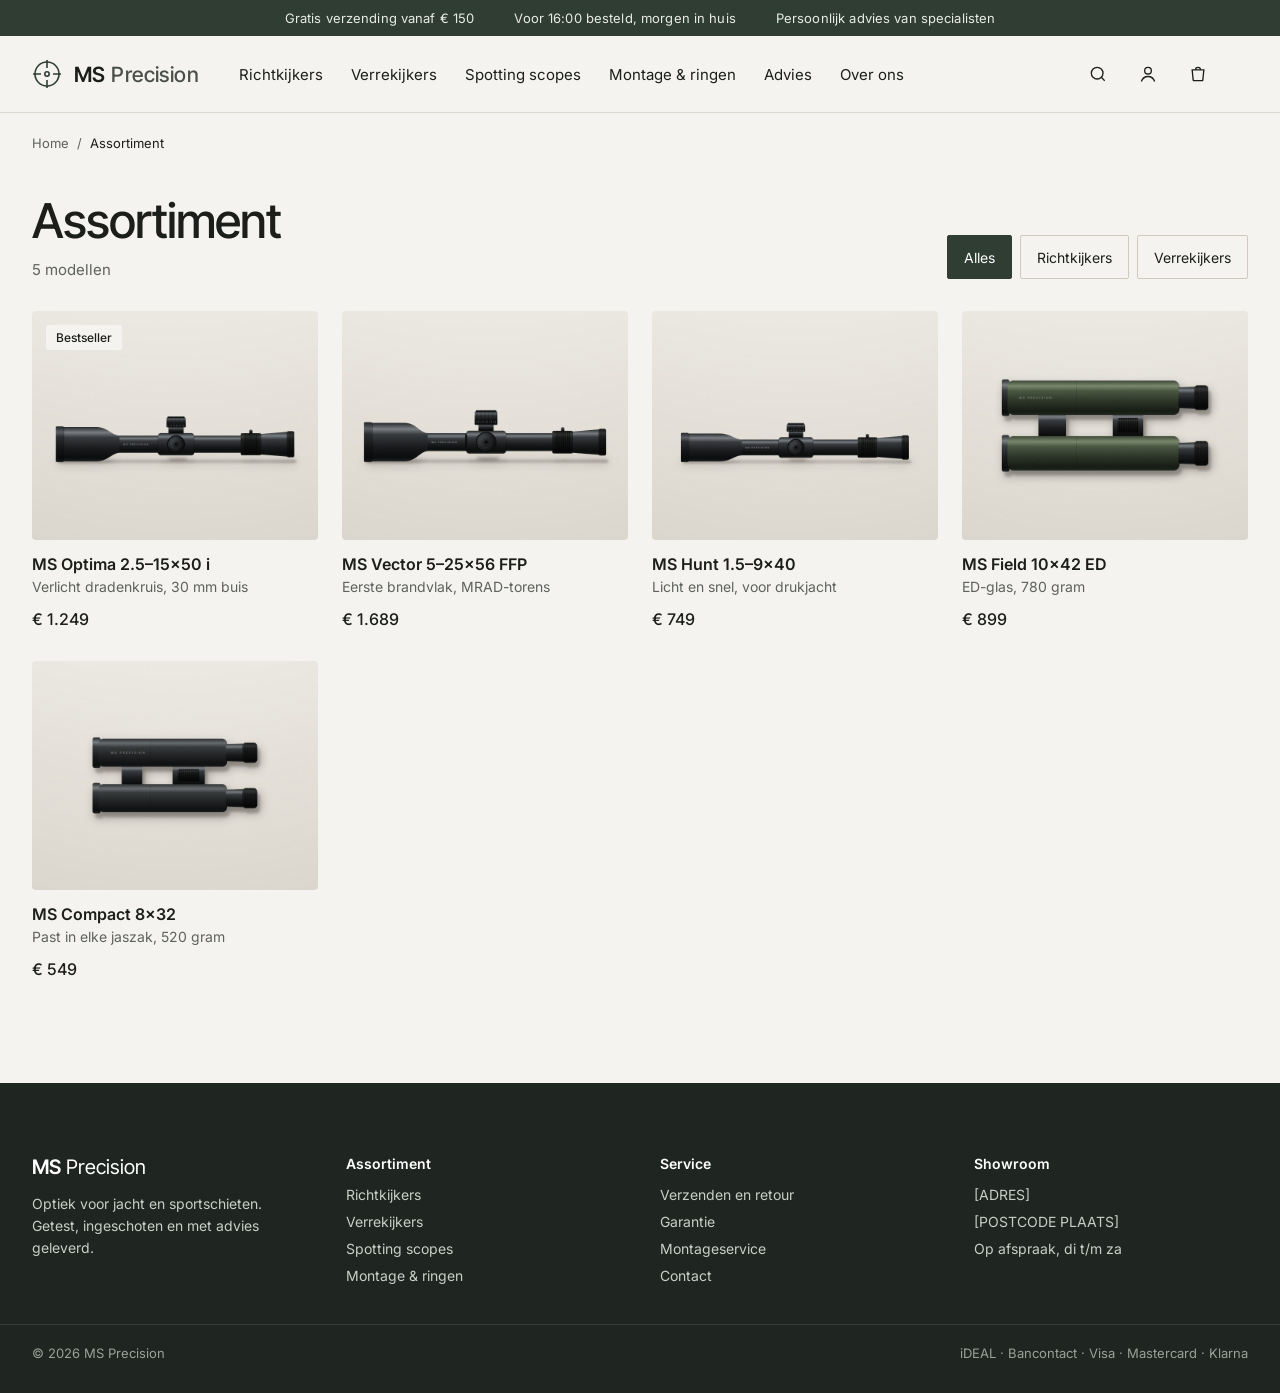
==== assortiment.html @ 4f57367c "Add files via upload" ====
<!doctype html>
<html lang="nl">
<head>
<meta charset="utf-8">
<meta name="viewport" content="width=device-width, initial-scale=1">
<title>Assortiment | MS Precision</title>
<link rel="preconnect" href="https://fonts.googleapis.com">
<link href="https://fonts.googleapis.com/css2?family=Inter:wght@400;500;600&amp;family=Inter+Tight:wght@500;600&amp;display=swap" rel="stylesheet">
<style>
body{margin:0;background:#F5F3EF}
a{color:#1B1E1B;text-decoration:none}a:hover{color:#2F3D33}
.hero-bg{background-image:url(hero.jpg);background-size:cover;background-position:center 60%}
.craft-bg{background-image:url(detail-turret.jpg);background-size:cover;background-position:30% center}
.cat-scope{background-image:url(scope-optima.jpg);background-size:cover;background-position:center 55%}
.cat-bino{background-image:url(bino-field.jpg);background-size:cover;background-position:center}
.cat-mount{background-image:url(detail-turret.jpg);background-size:cover;background-position:62% 40%}
</style>
<link rel="stylesheet" href="site.css">
</head>
<body>
<div style="font-family: Inter, system-ui, sans-serif; color: #1B1E1B; background: #F5F3EF; min-height: 100vh">

  <!-- service strip -->
  <div style="background: #2F3D33; color: #E9ECE6; font-size: 13px; padding: 10px 24px; display: flex; justify-content: center; gap: 40px; flex-wrap: wrap; letter-spacing: 0.01em">
    <span>Gratis verzending vanaf € 150</span>
    <span>Voor 16:00 besteld, morgen in huis</span>
    <span>Persoonlijk advies van specialisten</span>
  </div>

  <!-- header -->
  <header style="border-bottom: 1px solid #DDD8CF; background: #F5F3EF">
    <div style="max-width: 1280px; margin: 0 auto; padding: 0 32px; height: 76px; display: flex; align-items: center; gap: 40px; flex-wrap: wrap">
      <a href="index.html" style="display: flex; align-items: center; gap: 12px" aria-label="MS Precision home">
        <svg width="30" height="30" viewBox="0 0 30 30" fill="none" stroke="#2F3D33" stroke-width="1.6" aria-hidden="true"><circle cx="15" cy="15" r="12"/><circle cx="15" cy="15" r="2.2"/><path d="M15 1v8M15 21v8M1 15h8M21 15h8"/></svg>
        <span style="font-family: 'Inter Tight', Inter, sans-serif; font-size: 21px; letter-spacing: 0.02em"><span style="font-weight: 600">MS</span> <span style="font-weight: 500; color: #4A4F49">Precision</span></span>
      </a>
      <nav aria-label="Hoofdmenu" style="display: flex; gap: 28px; font-size: 15px; flex: 1; flex-wrap: wrap">
        <a href="assortiment.html?c=richtkijkers">Richtkijkers</a>
        <a href="assortiment.html?c=verrekijkers">Verrekijkers</a>
        <a href="assortiment.html">Spotting scopes</a>
        <a href="assortiment.html">Montage &amp; ringen</a>
        <a href="index.html#advies">Advies</a>
        <a href="index.html#werkwijze">Over ons</a>
      </nav>
      <div style="display: flex; gap: 6px; align-items: center">
        <button aria-label="Zoeken" style="width: 44px; height: 44px; border: 0; background: transparent; display: flex; align-items: center; justify-content: center; cursor: pointer"><svg width="20" height="20" viewBox="0 0 24 24" fill="none" stroke="#1B1E1B" stroke-width="1.6" aria-hidden="true"><circle cx="11" cy="11" r="7"/><path d="M20 20l-4-4"/></svg></button>
        <button aria-label="Account" style="width: 44px; height: 44px; border: 0; background: transparent; display: flex; align-items: center; justify-content: center; cursor: pointer"><svg width="20" height="20" viewBox="0 0 24 24" fill="none" stroke="#1B1E1B" stroke-width="1.6" aria-hidden="true"><circle cx="12" cy="8" r="4"/><path d="M4 21c1.5-4 4.5-6 8-6s6.5 2 8 6"/></svg></button>
        <a href="winkelmand.html" aria-label="Winkelmand" style="height: 44px; padding: 0 12px; display: flex; align-items: center; gap: 8px; font-size: 14px"><svg width="20" height="20" viewBox="0 0 24 24" fill="none" stroke="#1B1E1B" stroke-width="1.6" aria-hidden="true"><path d="M5 7h14l-1.2 12.2a1 1 0 0 1-1 .8H7.2a1 1 0 0 1-1-.8z"/><path d="M9 7a3 3 0 0 1 6 0"/></svg><span style="background: #2F3D33; color: #fff; border-radius: 999px; font-size: 12px; min-width: 20px; height: 20px; display: inline-flex; align-items: center; justify-content: center" data-cart-count>2</span></a>
      </div>
    </div>
  </header>

  <main id="assortiment" style="max-width: 1280px; margin: 0 auto; padding: 22px 32px 104px">
    <nav aria-label="Kruimelpad" style="font-size: 13px; color: #5E625C; display: flex; gap: 8px; margin-bottom: 40px"><a href="index.html" style="color: #5E625C">Home</a><span>/</span><span id="crumb" style="color: #1B1E1B">Assortiment</span></nav>
    <div style="display: flex; justify-content: space-between; align-items: flex-end; gap: 24px; flex-wrap: wrap; margin-bottom: 32px">
      <div><h1 id="catTitle" style="margin: 0; font-family: 'Inter Tight', Inter, sans-serif; font-weight: 500; font-size: 48px; letter-spacing: -0.02em">Assortiment</h1>
      <p id="catCount" style="margin: 10px 0 0; color: #5E625C; font-size: 15px"></p></div>
      <div class="tabs" role="group" aria-label="Filter">
        <button class="pill" data-cat="">Alles</button><button class="pill" data-cat="richtkijkers">Richtkijkers</button><button class="pill" data-cat="verrekijkers">Verrekijkers</button>
      </div>
    </div>
    <div id="grid" style="display: grid; grid-template-columns: repeat(auto-fill, minmax(280px, 1fr)); gap: 32px 24px"></div>
  </main>
<!-- footer -->
  <footer style="background: #1F2622; color: #C9CEC6">
    <div style="max-width: 1280px; margin: 0 auto; padding: 72px 32px 40px; display: grid; grid-template-columns: repeat(auto-fit, minmax(190px, 1fr)); gap: 40px">
      <div style="display: flex; flex-direction: column; gap: 14px">
        <span style="font-family: 'Inter Tight', Inter, sans-serif; font-size: 20px; color: #fff"><span style="font-weight: 600">MS</span> Precision</span>
        <span style="font-size: 14px; line-height: 1.6">Optiek voor jacht en sportschieten. Getest, ingeschoten en met advies geleverd.</span>
      </div>
      <div style="display: flex; flex-direction: column; gap: 10px; font-size: 14px">
        <span style="color: #fff; font-weight: 600; margin-bottom: 4px">Assortiment</span>
        <a href="assortiment.html?c=richtkijkers" style="color: #C9CEC6">Richtkijkers</a><a href="assortiment.html?c=verrekijkers" style="color: #C9CEC6">Verrekijkers</a><a href="assortiment.html" style="color: #C9CEC6">Spotting scopes</a><a href="assortiment.html" style="color: #C9CEC6">Montage &amp; ringen</a>
      </div>
      <div style="display: flex; flex-direction: column; gap: 10px; font-size: 14px">
        <span style="color: #fff; font-weight: 600; margin-bottom: 4px">Service</span>
        <a href="#" style="color: #C9CEC6">Verzenden en retour</a><a href="#" style="color: #C9CEC6">Garantie</a><a href="#" style="color: #C9CEC6">Montageservice</a><a href="#" style="color: #C9CEC6">Contact</a>
      </div>
      <div style="display: flex; flex-direction: column; gap: 10px; font-size: 14px">
        <span style="color: #fff; font-weight: 600; margin-bottom: 4px">Showroom</span>
        <span>[ADRES]</span><span>[POSTCODE PLAATS]</span><span>Op afspraak, di t/m za</span>
      </div>
    </div>
    <div style="max-width: 1280px; margin: 0 auto; padding: 20px 32px 32px; border-top: 1px solid #36403A; display: flex; justify-content: space-between; gap: 16px; flex-wrap: wrap; font-size: 13px; color: #9AA197">
      <span>© 2026 MS Precision</span>
      <span>iDEAL · Bancontact · Visa · Mastercard · Klarna</span>
    </div>
  </footer>
</div>
<script src="app.js"></script>
<script>
(function(){
  var P=window.MS_PRODUCTS, eur=window.MS_EUR;
  var grid=document.getElementById('grid');
  function draw(cat){
    var list=P.filter(function(p){return !cat||p.cat===cat;});
    var t=cat?cat.charAt(0).toUpperCase()+cat.slice(1):'Assortiment';
    document.getElementById('catTitle').textContent=t; document.getElementById('crumb').textContent=t;
    document.getElementById('catCount').textContent=list.length+' modellen';
    document.querySelectorAll('.tabs .pill').forEach(function(b){b.classList.toggle('is-active',b.dataset.cat===cat);});
    grid.innerHTML=list.map(function(p){return '<a href="product.html?id='+p.id+'" style="display:flex;flex-direction:column;gap:14px"><div style="position:relative"><img src="'+p.img+'" alt="'+p.name+'" style="width:100%;aspect-ratio:4/3.2;object-fit:cover;border-radius:4px;display:block">'+(p.badge?'<span style="position:absolute;top:14px;left:14px;background:#F5F3EF;font-size:12px;padding:5px 10px;border-radius:2px;font-weight:500">'+p.badge+'</span>':'')+'</div><div style="display:flex;flex-direction:column;gap:4px"><span style="font-size:16px;font-weight:600">'+p.name+'</span><span style="font-size:14px;color:#5E625C">'+p.sub+'</span></div><span style="font-size:16px;font-weight:500">'+eur(p.price)+'</span></a>';}).join('');
  }
  var cat=new URLSearchParams(location.search).get('c')||'';
  document.querySelectorAll('.tabs .pill').forEach(function(b){b.addEventListener('click',function(){cat=b.dataset.cat;history.replaceState(null,'',cat?'?c='+cat:'assortiment.html');draw(cat);});});
  draw(cat);
})();
</script>

</body>
</html>
---- site.css ----
*{box-sizing:border-box}
html{scroll-behavior:smooth}
img{max-width:100%}
a,button{transition:opacity .15s,background-color .15s,color .15s}
a:hover img{opacity:.92}
.thumb{padding:0;border:1px solid transparent;background:transparent;border-radius:3px;cursor:pointer;opacity:.7}
.thumb img{width:100%;aspect-ratio:4/3;object-fit:cover;display:block;border-radius:2px}
.thumb.is-active{border-color:#2F3D33;outline:1px solid #2F3D33;opacity:1}
.pill{height:44px;padding:0 16px;font-size:14px;font-family:inherit;border-radius:2px;cursor:pointer;border:1px solid #CFC9BF;background:transparent;color:#1B1E1B}
.pill.is-active{border-color:#2F3D33;background:#2F3D33;color:#fff}
.ms-toast{position:fixed;left:50%;bottom:28px;transform:translate(-50%,20px);background:#1F2622;color:#fff;font:500 14px Inter,system-ui,sans-serif;padding:14px 20px;border-radius:2px;opacity:0;pointer-events:none;transition:all .25s;z-index:60;max-width:calc(100% - 32px)}
.ms-toast.show{opacity:1;transform:translate(-50%,0)}
.ms-modal{position:fixed;inset:0;background:rgba(20,24,21,.5);display:none;align-items:center;justify-content:center;padding:20px;z-index:50}
.ms-modal.open{display:flex}
.ms-modal-box{background:#F5F3EF;max-width:460px;width:100%;padding:36px;border-radius:4px;position:relative;font-family:Inter,system-ui,sans-serif;color:#1B1E1B}
.ms-modal-box h2{margin:0 0 8px;font:500 28px 'Inter Tight',Inter,sans-serif;letter-spacing:-.01em}
.ms-modal-box p{margin:0 0 22px;color:#4A4F49;font-size:15px;line-height:1.6}
.ms-modal-box form{display:flex;flex-direction:column;gap:14px}
.ms-modal-box label{display:flex;flex-direction:column;gap:6px;font-size:14px;font-weight:500}
.ms-modal-box input,.ms-modal-box select{height:48px;border:1px solid #CFC9BF;background:#fff;padding:0 14px;font:15px Inter,sans-serif;border-radius:2px}
.ms-modal-close{position:absolute;top:10px;right:10px;width:44px;height:44px;border:0;background:transparent;font-size:26px;cursor:pointer;color:#1B1E1B}
.ms-btn{height:50px;background:#2F3D33;color:#fff;border:0;border-radius:2px;font:500 15px Inter,sans-serif;cursor:pointer;margin-top:6px}
.ms-btn:hover,.ms-btn-hover:hover{background:#25312a}
.tabs{display:flex;gap:8px;flex-wrap:wrap}
.cart-row{display:grid;grid-template-columns:120px 1fr auto;gap:20px;align-items:center;padding:20px 0;border-bottom:1px solid #DDD8CF}
.cart-row img{width:120px;aspect-ratio:4/3;object-fit:cover;border-radius:3px;display:block}
@media (max-width:760px){
  h1{font-size:40px!important}
  h2{font-size:30px!important}
  header nav{order:3;width:100%;gap:18px!important;overflow-x:auto;flex-wrap:nowrap!important;padding-bottom:12px}
  header>div{height:auto!important;padding-top:14px!important;gap:16px!important}
  .cart-row{grid-template-columns:84px 1fr}
  .cart-row img{width:84px}
}
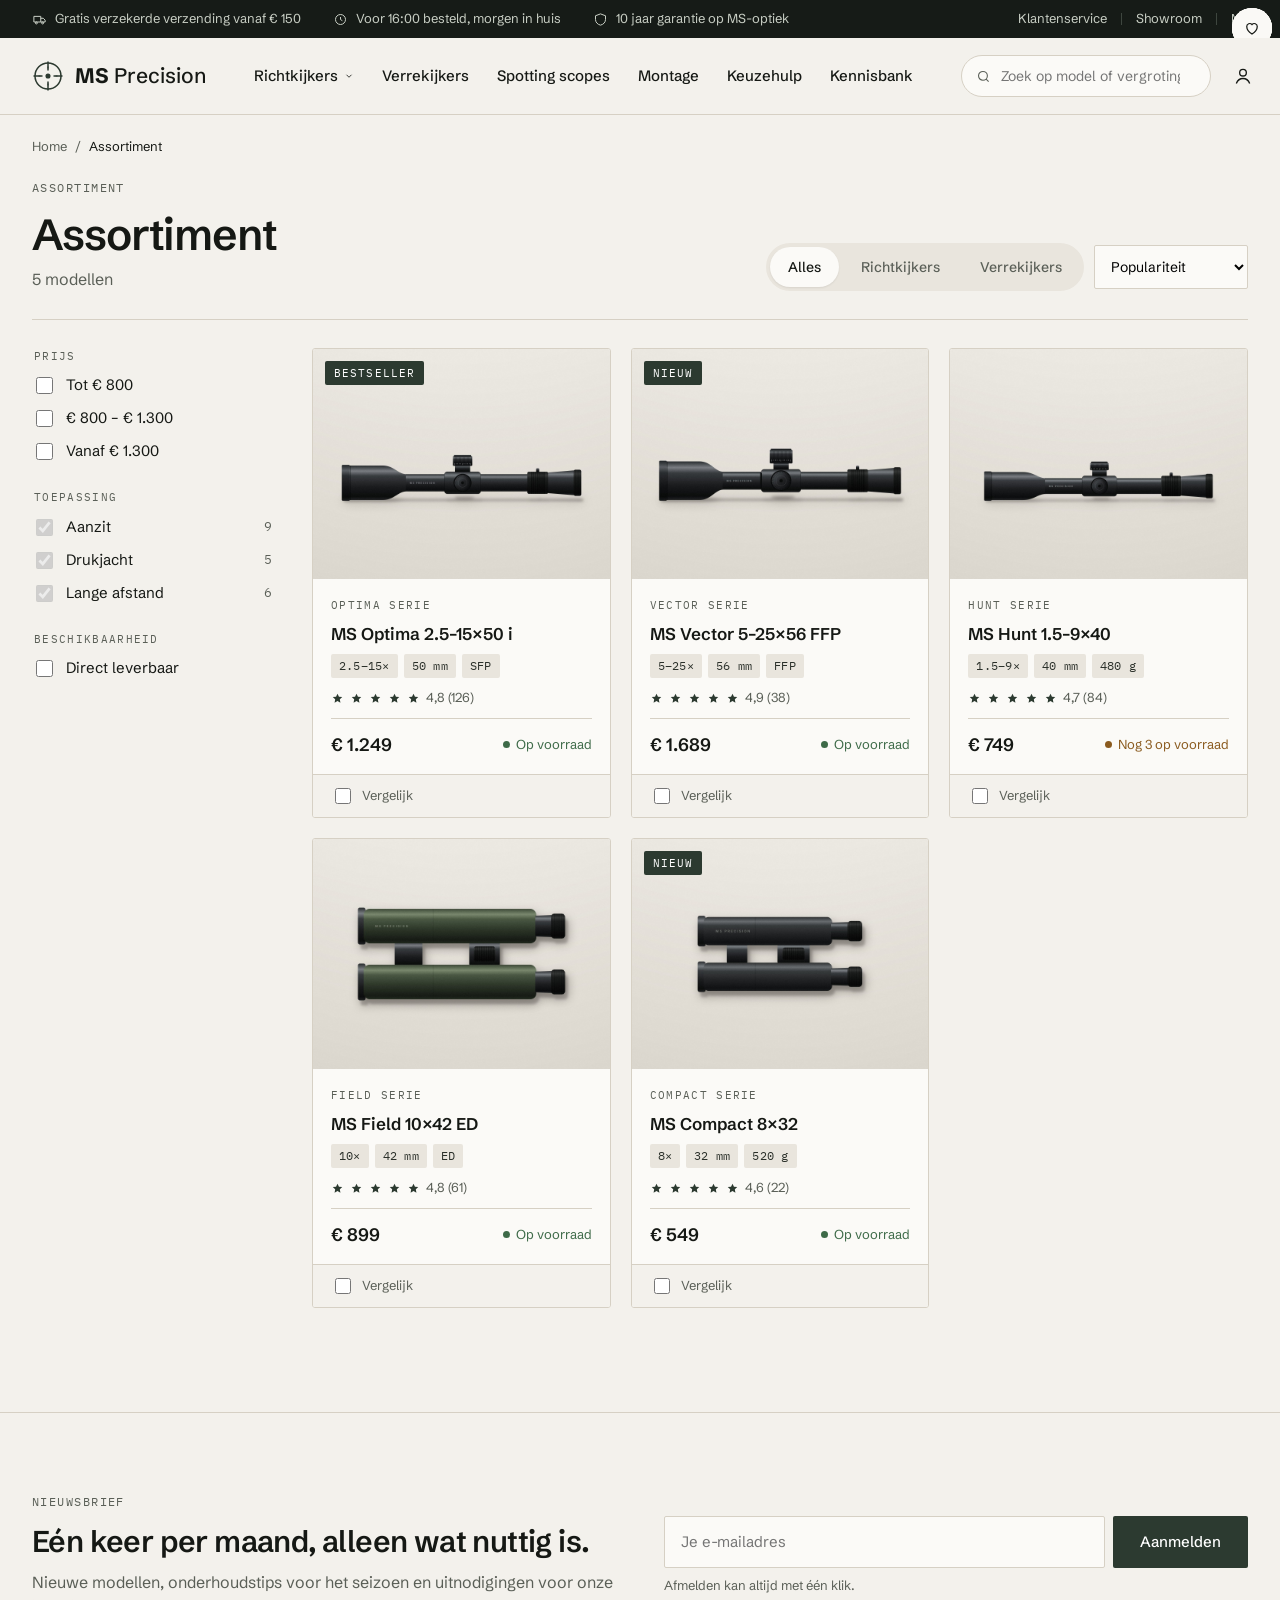
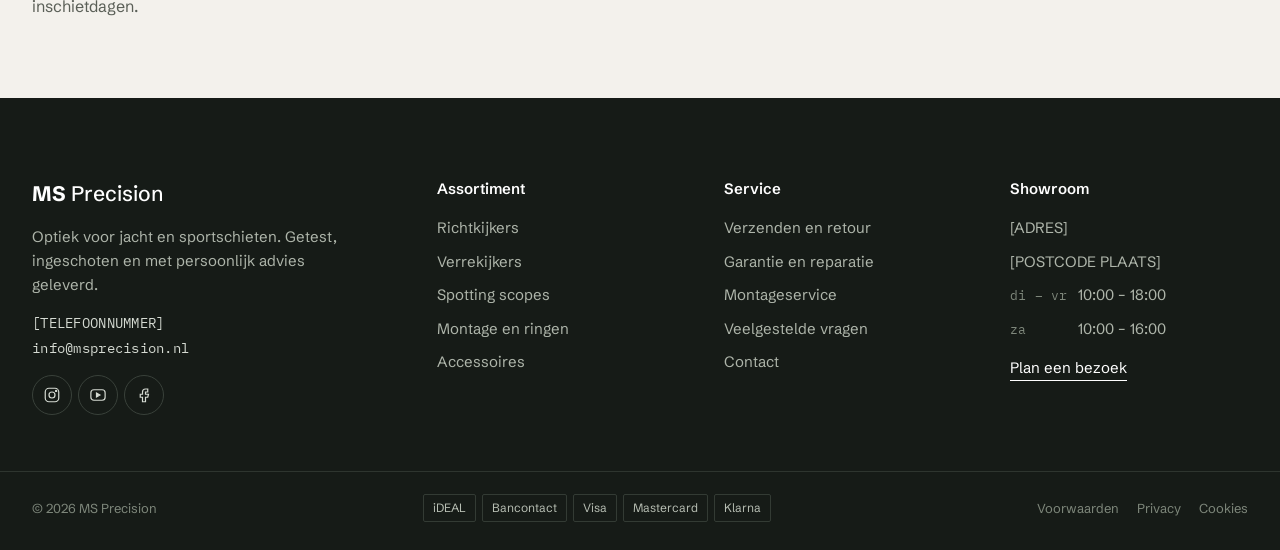
==== commit 0a46377e: "Add files via upload" ====
--- a/assortiment.html
+++ b/assortiment.html
@@ -5,104 +5,186 @@
 <meta name="viewport" content="width=device-width, initial-scale=1">
 <title>Assortiment | MS Precision</title>
 <link rel="preconnect" href="https://fonts.googleapis.com">
-<link href="https://fonts.googleapis.com/css2?family=Inter:wght@400;500;600&amp;family=Inter+Tight:wght@500;600&amp;display=swap" rel="stylesheet">
-<style>
-body{margin:0;background:#F5F3EF}
-a{color:#1B1E1B;text-decoration:none}a:hover{color:#2F3D33}
-.hero-bg{background-image:url(hero.jpg);background-size:cover;background-position:center 60%}
-.craft-bg{background-image:url(detail-turret.jpg);background-size:cover;background-position:30% center}
-.cat-scope{background-image:url(scope-optima.jpg);background-size:cover;background-position:center 55%}
-.cat-bino{background-image:url(bino-field.jpg);background-size:cover;background-position:center}
-.cat-mount{background-image:url(detail-turret.jpg);background-size:cover;background-position:62% 40%}
-</style>
+<link rel="preconnect" href="https://fonts.gstatic.com" crossorigin>
+<link href="https://fonts.googleapis.com/css2?family=Schibsted+Grotesk:wght@400;500;600;700&family=IBM+Plex+Mono:wght@400;500&display=swap" rel="stylesheet">
 <link rel="stylesheet" href="site.css">
 </head>
 <body>
-<div style="font-family: Inter, system-ui, sans-serif; color: #1B1E1B; background: #F5F3EF; min-height: 100vh">
+<div class="topbar">
+  <div class="wrap topbar-in">
+    <span class="tb-item"><svg width="15" height="15" viewBox="0 0 24 24" fill="none" stroke="currentColor" stroke-width="1.6" aria-hidden="true"><path d="M3 7h11v9H3zM14 10h4l3 3v3h-7"/><circle cx="7" cy="17.5" r="1.6"/><circle cx="17" cy="17.5" r="1.6"/></svg>Gratis verzekerde verzending vanaf € 150</span>
+    <span class="tb-item tb-hide"><svg width="15" height="15" viewBox="0 0 24 24" fill="none" stroke="currentColor" stroke-width="1.6" aria-hidden="true"><circle cx="12" cy="12" r="8"/><path d="M12 8v4l3 2"/></svg>Voor 16:00 besteld, morgen in huis</span>
+    <span class="tb-item tb-hide"><svg width="15" height="15" viewBox="0 0 24 24" fill="none" stroke="currentColor" stroke-width="1.6" aria-hidden="true"><path d="M12 3l8 3v6c0 4.5-3.4 8-8 9-4.6-1-8-4.5-8-9V6z"/></svg>10 jaar garantie op MS-optiek</span>
+    <span class="tb-right tb-hide"><a href="#" class="tb-link">Klantenservice</a><span class="tb-sep"></span><a href="#" class="tb-link">Showroom</a><span class="tb-sep"></span><span class="mono">NL</span></span>
+  </div>
+</div>
 
-  <!-- service strip -->
-  <div style="background: #2F3D33; color: #E9ECE6; font-size: 13px; padding: 10px 24px; display: flex; justify-content: center; gap: 40px; flex-wrap: wrap; letter-spacing: 0.01em">
-    <span>Gratis verzending vanaf € 150</span>
-    <span>Voor 16:00 besteld, morgen in huis</span>
-    <span>Persoonlijk advies van specialisten</span>
+<header class="site-header">
+  <div class="wrap header-in">
+    <a href="index.html" class="logo" aria-label="MS Precision home">
+      <svg width="32" height="32" viewBox="0 0 32 32" fill="none" stroke="currentColor" stroke-width="1.5" aria-hidden="true"><circle cx="16" cy="16" r="13"/><circle cx="16" cy="16" r="1.8" fill="currentColor"/><path d="M16 1.5v9M16 21.5v9M1.5 16h9M21.5 16h9"/><path d="M16 6.5v2M16 23.5v2M6.5 16h2M23.5 16h2" stroke-width="1"/></svg>
+      <span class="logo-text"><b>MS</b> Precision</span>
+    </a>
+    <nav class="main-nav" aria-label="Hoofdmenu">
+      <div class="nav-item has-mega">
+        <a href="assortiment.html?c=richtkijkers" class="nav-link">Richtkijkers <svg width="10" height="10" viewBox="0 0 24 24" fill="none" stroke="currentColor" stroke-width="2" aria-hidden="true"><path d="M6 9l6 6 6-6"/></svg></a>
+        <div class="mega">
+          <div class="wrap mega-in">
+            <div class="mega-col">
+              <span class="mega-h mono">Op toepassing</span>
+              <a href="assortiment.html?c=richtkijkers">Aanzit en schemering</a>
+              <a href="assortiment.html?c=richtkijkers">Drukjacht</a>
+              <a href="assortiment.html?c=richtkijkers">Bergjacht en lange afstand</a>
+              <a href="assortiment.html?c=richtkijkers">Sportschieten</a>
+            </div>
+            <div class="mega-col">
+              <span class="mega-h mono">Op vergroting</span>
+              <a href="assortiment.html?c=richtkijkers">1 – 6×</a>
+              <a href="assortiment.html?c=richtkijkers">2.5 – 15×</a>
+              <a href="assortiment.html?c=richtkijkers">3 – 18×</a>
+              <a href="assortiment.html?c=richtkijkers">5 – 25×</a>
+            </div>
+            <div class="mega-col">
+              <span class="mega-h mono">Series</span>
+              <a href="product.html?id=hunt">Hunt <span class="mega-note">licht en snel</span></a>
+              <a href="product.html?id=optima">Optima <span class="mega-note">allround</span></a>
+              <a href="product.html?id=vector">Vector <span class="mega-note">precisie</span></a>
+            </div>
+            <a href="product.html?id=vector" class="mega-feature">
+              <img src="scope-tactical.jpg" alt="">
+              <span class="mono mega-tag">Nieuw</span>
+              <span class="mega-feature-t">MS Vector 5–25×56 FFP</span>
+              <span class="mega-note">Bekijk de nieuwe precisiekijker</span>
+            </a>
+          </div>
+        </div>
+      </div>
+      <div class="nav-item"><a href="assortiment.html?c=verrekijkers" class="nav-link">Verrekijkers</a></div>
+      <div class="nav-item"><a href="assortiment.html" class="nav-link">Spotting scopes</a></div>
+      <div class="nav-item"><a href="assortiment.html" class="nav-link">Montage</a></div>
+      <div class="nav-item"><a href="index.html#keuzehulp" class="nav-link">Keuzehulp</a></div>
+      <div class="nav-item"><a href="index.html#kennisbank" class="nav-link">Kennisbank</a></div>
+    </nav>
+    <div class="header-actions">
+      <label class="search">
+        <svg width="17" height="17" viewBox="0 0 24 24" fill="none" stroke="currentColor" stroke-width="1.7" aria-hidden="true"><circle cx="11" cy="11" r="7"/><path d="M20 20l-4-4"/></svg>
+        <span class="sr">Zoeken</span>
+        <input type="search" placeholder="Zoek op model of vergroting">
+      </label>
+      <button class="icon-btn" aria-label="Account"><svg width="20" height="20" viewBox="0 0 24 24" fill="none" stroke="currentColor" stroke-width="1.6" aria-hidden="true"><circle cx="12" cy="8" r="4"/><path d="M4 21c1.5-4 4.5-6 8-6s6.5 2 8 6"/></svg></button>
+      <button class="icon-btn" aria-label="Verlanglijst"><svg width="20" height="20" viewBox="0 0 24 24" fill="none" stroke="currentColor" stroke-width="1.6" aria-hidden="true"><path d="M12 20s-7-4.4-7-10a4 4 0 0 1 7-2.6A4 4 0 0 1 19 10c0 5.6-7 10-7 10z"/></svg></button>
+      <a href="winkelmand.html" class="icon-btn cart-btn" aria-label="Winkelmand"><svg width="20" height="20" viewBox="0 0 24 24" fill="none" stroke="currentColor" stroke-width="1.6" aria-hidden="true"><path d="M5 7h14l-1.2 12.2a1 1 0 0 1-1 .8H7.2a1 1 0 0 1-1-.8z"/><path d="M9 7a3 3 0 0 1 6 0"/></svg><span class="cart-count" data-cart-count>0</span></a>
+      <button class="icon-btn menu-btn" aria-label="Menu openen"><svg width="22" height="22" viewBox="0 0 24 24" fill="none" stroke="currentColor" stroke-width="1.6" aria-hidden="true"><path d="M4 7h16M4 12h16M4 17h16"/></svg></button>
+    </div>
   </div>
+</header>
 
-  <!-- header -->
-  <header style="border-bottom: 1px solid #DDD8CF; background: #F5F3EF">
-    <div style="max-width: 1280px; margin: 0 auto; padding: 0 32px; height: 76px; display: flex; align-items: center; gap: 40px; flex-wrap: wrap">
-      <a href="index.html" style="display: flex; align-items: center; gap: 12px" aria-label="MS Precision home">
-        <svg width="30" height="30" viewBox="0 0 30 30" fill="none" stroke="#2F3D33" stroke-width="1.6" aria-hidden="true"><circle cx="15" cy="15" r="12"/><circle cx="15" cy="15" r="2.2"/><path d="M15 1v8M15 21v8M1 15h8M21 15h8"/></svg>
-        <span style="font-family: 'Inter Tight', Inter, sans-serif; font-size: 21px; letter-spacing: 0.02em"><span style="font-weight: 600">MS</span> <span style="font-weight: 500; color: #4A4F49">Precision</span></span>
-      </a>
-      <nav aria-label="Hoofdmenu" style="display: flex; gap: 28px; font-size: 15px; flex: 1; flex-wrap: wrap">
-        <a href="assortiment.html?c=richtkijkers">Richtkijkers</a>
-        <a href="assortiment.html?c=verrekijkers">Verrekijkers</a>
-        <a href="assortiment.html">Spotting scopes</a>
-        <a href="assortiment.html">Montage &amp; ringen</a>
-        <a href="index.html#advies">Advies</a>
-        <a href="index.html#werkwijze">Over ons</a>
-      </nav>
-      <div style="display: flex; gap: 6px; align-items: center">
-        <button aria-label="Zoeken" style="width: 44px; height: 44px; border: 0; background: transparent; display: flex; align-items: center; justify-content: center; cursor: pointer"><svg width="20" height="20" viewBox="0 0 24 24" fill="none" stroke="#1B1E1B" stroke-width="1.6" aria-hidden="true"><circle cx="11" cy="11" r="7"/><path d="M20 20l-4-4"/></svg></button>
-        <button aria-label="Account" style="width: 44px; height: 44px; border: 0; background: transparent; display: flex; align-items: center; justify-content: center; cursor: pointer"><svg width="20" height="20" viewBox="0 0 24 24" fill="none" stroke="#1B1E1B" stroke-width="1.6" aria-hidden="true"><circle cx="12" cy="8" r="4"/><path d="M4 21c1.5-4 4.5-6 8-6s6.5 2 8 6"/></svg></button>
-        <a href="winkelmand.html" aria-label="Winkelmand" style="height: 44px; padding: 0 12px; display: flex; align-items: center; gap: 8px; font-size: 14px"><svg width="20" height="20" viewBox="0 0 24 24" fill="none" stroke="#1B1E1B" stroke-width="1.6" aria-hidden="true"><path d="M5 7h14l-1.2 12.2a1 1 0 0 1-1 .8H7.2a1 1 0 0 1-1-.8z"/><path d="M9 7a3 3 0 0 1 6 0"/></svg><span style="background: #2F3D33; color: #fff; border-radius: 999px; font-size: 12px; min-width: 20px; height: 20px; display: inline-flex; align-items: center; justify-content: center" data-cart-count>2</span></a>
+<main class="wrap">
+  <nav class="crumbs" aria-label="Kruimelpad"><a href="index.html">Home</a><span>/</span><span id="crumb">Assortiment</span></nav>
+  <div class="plp-head">
+    <div><span class="eyebrow mono">Assortiment</span><h1 id="catTitle" class="h2">Assortiment</h1><p id="catCount" class="muted"></p></div>
+    <div style="display:flex;gap:10px;align-items:center;flex-wrap:wrap">
+      <div class="tabs" role="group" aria-label="Categorie">
+        <button class="tab" data-cat="">Alles</button><button class="tab" data-cat="richtkijkers">Richtkijkers</button><button class="tab" data-cat="verrekijkers">Verrekijkers</button>
+      </div>
+      <label class="sr" for="sort">Sorteren</label>
+      <select id="sort" class="sort"><option value="pop">Populariteit</option><option value="low">Prijs laag – hoog</option><option value="high">Prijs hoog – laag</option></select>
+    </div>
+  </div>
+  <div class="plp">
+    <aside class="filters" aria-label="Filters">
+      <fieldset><legend>Prijs</legend>
+        <label><input type="checkbox" data-price="0-800"> Tot € 800</label>
+        <label><input type="checkbox" data-price="800-1300"> € 800 – € 1.300</label>
+        <label><input type="checkbox" data-price="1300-9999"> Vanaf € 1.300</label>
+      </fieldset>
+      <fieldset><legend>Toepassing</legend>
+        <label><input type="checkbox" checked disabled> Aanzit <span class="cnt">9</span></label>
+        <label><input type="checkbox" checked disabled> Drukjacht <span class="cnt">5</span></label>
+        <label><input type="checkbox" checked disabled> Lange afstand <span class="cnt">6</span></label>
+      </fieldset>
+      <fieldset><legend>Beschikbaarheid</legend>
+        <label><input type="checkbox" id="inStock"> Direct leverbaar</label>
+      </fieldset>
+    </aside>
+    <div class="prod-grid plp-grid" id="grid"></div>
+  </div>
+</main>
+
+<section class="newsletter">
+  <div class="wrap nl-in">
+    <div class="nl-text">
+      <span class="eyebrow mono">Nieuwsbrief</span>
+      <h2 class="h3">Eén keer per maand, alleen wat nuttig is.</h2>
+      <p>Nieuwe modellen, onderhoudstips voor het seizoen en uitnodigingen voor onze inschietdagen.</p>
+    </div>
+    <form id="newsletter" class="nl-form">
+      <label for="nl-email" class="sr">E-mailadres</label>
+      <input id="nl-email" type="email" placeholder="Je e-mailadres" required>
+      <button type="submit" class="btn btn-dark">Aanmelden</button>
+      <span class="nl-fine">Afmelden kan altijd met één klik.</span>
+    </form>
+  </div>
+</section>
+
+<footer class="site-footer">
+  <div class="wrap footer-top">
+    <div class="f-brand">
+      <span class="logo-text light"><b>MS</b> Precision</span>
+      <p>Optiek voor jacht en sportschieten. Getest, ingeschoten en met persoonlijk advies geleverd.</p>
+      <div class="f-contact">
+        <span class="mono">[TELEFOONNUMMER]</span>
+        <span class="mono">info@msprecision.nl</span>
+      </div>
+      <div class="f-social">
+        <a href="#" aria-label="Instagram"><svg width="18" height="18" viewBox="0 0 24 24" fill="none" stroke="currentColor" stroke-width="1.6" aria-hidden="true"><rect x="3" y="3" width="18" height="18" rx="5"/><circle cx="12" cy="12" r="4"/><circle cx="17.5" cy="6.5" r="0.8" fill="currentColor"/></svg></a>
+        <a href="#" aria-label="YouTube"><svg width="18" height="18" viewBox="0 0 24 24" fill="none" stroke="currentColor" stroke-width="1.6" aria-hidden="true"><rect x="2.5" y="5" width="19" height="14" rx="4"/><path d="M10 9.5v5l4.5-2.5z" fill="currentColor"/></svg></a>
+        <a href="#" aria-label="Facebook"><svg width="18" height="18" viewBox="0 0 24 24" fill="none" stroke="currentColor" stroke-width="1.6" aria-hidden="true"><path d="M14 8h3V4h-3a4 4 0 0 0-4 4v3H7v4h3v6h4v-6h3l1-4h-4V8z"/></svg></a>
       </div>
     </div>
-  </header>
-
-  <main id="assortiment" style="max-width: 1280px; margin: 0 auto; padding: 22px 32px 104px">
-    <nav aria-label="Kruimelpad" style="font-size: 13px; color: #5E625C; display: flex; gap: 8px; margin-bottom: 40px"><a href="index.html" style="color: #5E625C">Home</a><span>/</span><span id="crumb" style="color: #1B1E1B">Assortiment</span></nav>
-    <div style="display: flex; justify-content: space-between; align-items: flex-end; gap: 24px; flex-wrap: wrap; margin-bottom: 32px">
-      <div><h1 id="catTitle" style="margin: 0; font-family: 'Inter Tight', Inter, sans-serif; font-weight: 500; font-size: 48px; letter-spacing: -0.02em">Assortiment</h1>
-      <p id="catCount" style="margin: 10px 0 0; color: #5E625C; font-size: 15px"></p></div>
-      <div class="tabs" role="group" aria-label="Filter">
-        <button class="pill" data-cat="">Alles</button><button class="pill" data-cat="richtkijkers">Richtkijkers</button><button class="pill" data-cat="verrekijkers">Verrekijkers</button>
-      </div>
+    <div class="f-col">
+      <span class="f-h">Assortiment</span>
+      <a href="assortiment.html?c=richtkijkers">Richtkijkers</a><a href="assortiment.html?c=verrekijkers">Verrekijkers</a><a href="assortiment.html">Spotting scopes</a><a href="assortiment.html">Montage en ringen</a><a href="assortiment.html">Accessoires</a>
     </div>
-    <div id="grid" style="display: grid; grid-template-columns: repeat(auto-fill, minmax(280px, 1fr)); gap: 32px 24px"></div>
-  </main>
-<!-- footer -->
-  <footer style="background: #1F2622; color: #C9CEC6">
-    <div style="max-width: 1280px; margin: 0 auto; padding: 72px 32px 40px; display: grid; grid-template-columns: repeat(auto-fit, minmax(190px, 1fr)); gap: 40px">
-      <div style="display: flex; flex-direction: column; gap: 14px">
-        <span style="font-family: 'Inter Tight', Inter, sans-serif; font-size: 20px; color: #fff"><span style="font-weight: 600">MS</span> Precision</span>
-        <span style="font-size: 14px; line-height: 1.6">Optiek voor jacht en sportschieten. Getest, ingeschoten en met advies geleverd.</span>
-      </div>
-      <div style="display: flex; flex-direction: column; gap: 10px; font-size: 14px">
-        <span style="color: #fff; font-weight: 600; margin-bottom: 4px">Assortiment</span>
-        <a href="assortiment.html?c=richtkijkers" style="color: #C9CEC6">Richtkijkers</a><a href="assortiment.html?c=verrekijkers" style="color: #C9CEC6">Verrekijkers</a><a href="assortiment.html" style="color: #C9CEC6">Spotting scopes</a><a href="assortiment.html" style="color: #C9CEC6">Montage &amp; ringen</a>
-      </div>
-      <div style="display: flex; flex-direction: column; gap: 10px; font-size: 14px">
-        <span style="color: #fff; font-weight: 600; margin-bottom: 4px">Service</span>
-        <a href="#" style="color: #C9CEC6">Verzenden en retour</a><a href="#" style="color: #C9CEC6">Garantie</a><a href="#" style="color: #C9CEC6">Montageservice</a><a href="#" style="color: #C9CEC6">Contact</a>
-      </div>
-      <div style="display: flex; flex-direction: column; gap: 10px; font-size: 14px">
-        <span style="color: #fff; font-weight: 600; margin-bottom: 4px">Showroom</span>
-        <span>[ADRES]</span><span>[POSTCODE PLAATS]</span><span>Op afspraak, di t/m za</span>
-      </div>
+    <div class="f-col">
+      <span class="f-h">Service</span>
+      <a href="#">Verzenden en retour</a><a href="#">Garantie en reparatie</a><a href="index.html#montage">Montageservice</a><a href="index.html#faq">Veelgestelde vragen</a><a href="#">Contact</a>
     </div>
-    <div style="max-width: 1280px; margin: 0 auto; padding: 20px 32px 32px; border-top: 1px solid #36403A; display: flex; justify-content: space-between; gap: 16px; flex-wrap: wrap; font-size: 13px; color: #9AA197">
-      <span>© 2026 MS Precision</span>
-      <span>iDEAL · Bancontact · Visa · Mastercard · Klarna</span>
+    <div class="f-col">
+      <span class="f-h">Showroom</span>
+      <span>[ADRES]</span><span>[POSTCODE PLAATS]</span>
+      <span class="f-hours"><span class="mono">di – vr</span> 10:00 – 18:00</span>
+      <span class="f-hours"><span class="mono">za</span> 10:00 – 16:00</span>
+      <a href="#" class="f-cta">Plan een bezoek</a>
     </div>
-  </footer>
-</div>
+  </div>
+  <div class="wrap footer-bottom">
+    <span>© 2026 MS Precision</span>
+    <div class="pay">
+      <span>iDEAL</span><span>Bancontact</span><span>Visa</span><span>Mastercard</span><span>Klarna</span>
+    </div>
+    <span class="f-legal"><a href="#">Voorwaarden</a><a href="#">Privacy</a><a href="#">Cookies</a></span>
+  </div>
+</footer>
 <script src="app.js"></script>
 <script>
 (function(){
-  var P=window.MS_PRODUCTS, eur=window.MS_EUR;
-  var grid=document.getElementById('grid');
-  function draw(cat){
-    var list=P.filter(function(p){return !cat||p.cat===cat;});
+  var P=window.MS_PRODUCTS, grid=document.getElementById('grid');
+  var cat=new URLSearchParams(location.search).get('c')||'';
+  function draw(){
+    var ranges=[].map.call(document.querySelectorAll('[data-price]:checked'),function(i){return i.dataset.price.split('-').map(Number);});
+    var list=P.filter(function(p){return (!cat||p.cat===cat)&&(!ranges.length||ranges.some(function(r){return p.price>=r[0]&&p.price<r[1];}))&&(!document.getElementById('inStock').checked||!p.low);});
+    var s=document.getElementById('sort').value;
+    if(s==='low')list.sort(function(a,b){return a.price-b.price;}); if(s==='high')list.sort(function(a,b){return b.price-a.price;});
     var t=cat?cat.charAt(0).toUpperCase()+cat.slice(1):'Assortiment';
     document.getElementById('catTitle').textContent=t; document.getElementById('crumb').textContent=t;
-    document.getElementById('catCount').textContent=list.length+' modellen';
-    document.querySelectorAll('.tabs .pill').forEach(function(b){b.classList.toggle('is-active',b.dataset.cat===cat);});
-    grid.innerHTML=list.map(function(p){return '<a href="product.html?id='+p.id+'" style="display:flex;flex-direction:column;gap:14px"><div style="position:relative"><img src="'+p.img+'" alt="'+p.name+'" style="width:100%;aspect-ratio:4/3.2;object-fit:cover;border-radius:4px;display:block">'+(p.badge?'<span style="position:absolute;top:14px;left:14px;background:#F5F3EF;font-size:12px;padding:5px 10px;border-radius:2px;font-weight:500">'+p.badge+'</span>':'')+'</div><div style="display:flex;flex-direction:column;gap:4px"><span style="font-size:16px;font-weight:600">'+p.name+'</span><span style="font-size:14px;color:#5E625C">'+p.sub+'</span></div><span style="font-size:16px;font-weight:500">'+eur(p.price)+'</span></a>';}).join('');
+    document.getElementById('catCount').textContent=list.length+(list.length===1?' model':' modellen');
+    document.querySelectorAll('.tabs .tab').forEach(function(b){b.classList.toggle('is-active',b.dataset.cat===cat);});
+    grid.innerHTML=list.length?list.map(window.MS_CARD).join(''):'<p class="muted">Geen modellen gevonden met deze filters.</p>';
   }
-  var cat=new URLSearchParams(location.search).get('c')||'';
-  document.querySelectorAll('.tabs .pill').forEach(function(b){b.addEventListener('click',function(){cat=b.dataset.cat;history.replaceState(null,'',cat?'?c='+cat:'assortiment.html');draw(cat);});});
-  draw(cat);
+  document.querySelectorAll('.tabs .tab').forEach(function(b){b.addEventListener('click',function(){cat=b.dataset.cat;history.replaceState(null,'',cat?'?c='+cat:'assortiment.html');draw();});});
+  document.querySelectorAll('.filters input, #sort').forEach(function(i){i.addEventListener('change',draw);});
+  draw();
 })();
 </script>
 
--- a/site.css
+++ b/site.css
@@ -1,34 +1,398 @@
+:root{
+  --bg:#F3F1EC; --surface:#E9E5DD; --card:#FBFAF7; --ink:#151814; --ink2:#2B302A; --muted:#5A5F57; --line:#D6D0C4;
+  --accent:#2C3A30; --accent-h:#223027; --dark:#161B17; --dark2:#1F2621;
+  --sans:'Schibsted Grotesk',system-ui,sans-serif; --mono:'IBM Plex Mono',ui-monospace,monospace;
+  --wrap:1320px; --hh:76px;
+}
 *{box-sizing:border-box}
-html{scroll-behavior:smooth}
-img{max-width:100%}
-a,button{transition:opacity .15s,background-color .15s,color .15s}
-a:hover img{opacity:.92}
+html{scroll-behavior:smooth;scroll-padding-top:calc(var(--hh) + 16px)}
+body{margin:0;background:var(--bg);color:var(--ink);font-family:var(--sans);font-size:16px;line-height:1.5;-webkit-font-smoothing:antialiased}
+img{max-width:100%;display:block}
+a{color:inherit;text-decoration:none}
+button{font-family:inherit;color:inherit}
+.wrap{max-width:var(--wrap);margin:0 auto;padding:0 32px}
+.mono{font-family:var(--mono);font-weight:400;letter-spacing:.02em}
+.sr{position:absolute;width:1px;height:1px;overflow:hidden;clip:rect(0 0 0 0);white-space:nowrap}
+.muted{color:var(--muted)}
+.u{text-decoration:underline;text-underline-offset:3px}
+.eyebrow{display:block;font-size:12px;text-transform:uppercase;letter-spacing:.12em;color:var(--muted);margin-bottom:14px}
+.eyebrow.light{color:#C9D0C5}
+.display{font-size:clamp(44px,6.4vw,92px);line-height:.98;letter-spacing:-.035em;font-weight:600;margin:0;color:#fff}
+.h2{font-size:clamp(30px,3.4vw,46px);line-height:1.06;letter-spacing:-.025em;font-weight:600;margin:0}
+.h3{font-size:30px;line-height:1.1;letter-spacing:-.02em;font-weight:600;margin:0}
+.h2.light{color:#fff}
+.lead{font-size:19px;line-height:1.55;margin:0}
+.lead.light{color:#E4E8E1}
+.light-muted{color:#BCC3B8;font-size:17px;line-height:1.65;margin:0}
+
+/* buttons */
+.btn{display:inline-flex;align-items:center;justify-content:center;gap:10px;height:52px;padding:0 26px;border-radius:2px;font-size:15px;font-weight:500;border:1px solid transparent;cursor:pointer;transition:background .15s,color .15s,border-color .15s}
+.btn-sm{height:44px;padding:0 18px;font-size:14px}
+.btn-dark{background:var(--accent);color:#fff}.btn-dark:hover{background:var(--accent-h)}
+.btn-light{background:#fff;color:var(--ink)}.btn-light:hover{background:#ECEAE4}
+.btn-ghost-light{border-color:rgba(255,255,255,.55);color:#fff}.btn-ghost-light:hover{background:rgba(255,255,255,.1)}
+.btn-row{display:flex;gap:12px;flex-wrap:wrap}
+.link-arrow{display:inline-flex;align-items:center;gap:8px;font-size:15px;font-weight:500;border-bottom:1px solid currentColor;padding-bottom:3px}
+.link-arrow svg{transition:transform .2s}.link-arrow:hover svg{transform:translateX(3px)}
+
+/* topbar */
+.topbar{background:var(--dark);color:#C9CFC5;font-size:13px}
+.topbar-in{display:flex;align-items:center;gap:32px;height:38px}
+.tb-item{display:inline-flex;align-items:center;gap:8px}
+.tb-right{margin-left:auto;display:inline-flex;align-items:center;gap:14px}
+.tb-link:hover{color:#fff}
+.tb-sep{width:1px;height:12px;background:#3E463F}
+
+/* header (always visible) */
+.site-header{position:sticky;top:0;z-index:40;background:rgba(243,241,236,.97);backdrop-filter:saturate(1.2) blur(8px);border-bottom:1px solid var(--line)}
+.header-in{height:var(--hh);display:flex;align-items:center;gap:36px}
+.logo{display:flex;align-items:center;gap:11px;color:var(--accent);flex-shrink:0}
+.logo-text{font-size:21px;letter-spacing:.005em;color:var(--ink);font-weight:500}
+.logo-text b{font-weight:700}
+.logo-text.light{color:#fff}
+.main-nav{display:flex;align-items:stretch;height:100%;gap:4px;flex:1}
+.nav-item{display:flex;align-items:stretch}
+.nav-link{display:flex;align-items:center;gap:6px;padding:0 12px;font-size:15px;font-weight:500;position:relative}
+.nav-link::after{content:"";position:absolute;left:12px;right:12px;bottom:-1px;height:2px;background:var(--accent);transform:scaleX(0);transition:transform .2s;transform-origin:left}
+.nav-link:hover::after,.nav-link.is-current::after,.has-mega:hover .nav-link::after{transform:scaleX(1)}
+.mega{position:absolute;left:0;right:0;top:100%;background:var(--card);border-bottom:1px solid var(--line);box-shadow:0 18px 30px -24px rgba(0,0,0,.35);opacity:0;visibility:hidden;transform:translateY(-6px);transition:all .18s}
+.has-mega:hover .mega,.has-mega:focus-within .mega{opacity:1;visibility:visible;transform:none}
+.mega-in{display:grid;grid-template-columns:repeat(3,minmax(0,1fr)) 1.4fr;gap:40px;padding-top:32px;padding-bottom:36px}
+.mega-col{display:flex;flex-direction:column;gap:12px;font-size:15px}
+.mega-col a:hover{color:var(--accent);text-decoration:underline;text-underline-offset:3px}
+.mega-h{font-size:11px;text-transform:uppercase;letter-spacing:.12em;color:var(--muted);margin-bottom:4px}
+.mega-note{color:var(--muted);font-size:13px;margin-left:6px}
+.mega-feature{display:grid;grid-template-columns:150px 1fr;grid-template-rows:auto auto 1fr;column-gap:18px;background:var(--surface);padding:14px;border-radius:3px}
+.mega-feature img{grid-row:1/4;width:150px;aspect-ratio:4/3;object-fit:cover;border-radius:2px}
+.mega-tag{font-size:11px;text-transform:uppercase;letter-spacing:.12em;color:var(--accent);margin-top:6px}
+.mega-feature-t{font-weight:600;font-size:16px;margin-top:4px}
+.mega-feature .mega-note{margin:4px 0 0}
+.header-actions{display:flex;align-items:center;gap:2px}
+.search{display:flex;align-items:center;gap:8px;height:42px;padding:0 14px;border:1px solid var(--line);border-radius:999px;background:var(--card);margin-right:8px;color:var(--muted);width:250px}
+.search input{border:0;background:transparent;font:14px var(--sans);color:var(--ink);width:100%;outline:none}
+.icon-btn{width:44px;height:44px;border:0;background:transparent;display:inline-flex;align-items:center;justify-content:center;cursor:pointer;position:relative;border-radius:999px}
+.icon-btn:hover{background:var(--surface)}
+.cart-count{position:absolute;top:4px;right:2px;background:var(--accent);color:#fff;font:600 11px var(--sans);min-width:18px;height:18px;border-radius:999px;display:flex;align-items:center;justify-content:center;padding:0 4px}
+.menu-btn{display:none}
+
+/* hero */
+.hero{position:relative;min-height:calc(100vh - var(--hh) - 38px);max-height:900px;min-height:max(640px,calc(100vh - 114px));display:flex;color:#fff;overflow:hidden;background:#1d2119}
+.hero-photo{position:absolute;inset:0;background:url(https://images.unsplash.com/photo-1521477177889-6420230f42a1?auto=format&fit=crop&w=2400&q=80) 70% 35%/cover no-repeat}
+.hero-photo::after{content:"";position:absolute;inset:0;background:rgba(14,18,14,.28)}
+.hero-in{position:relative;z-index:1;display:flex;flex-direction:column;justify-content:space-between;width:100%;padding-top:96px;padding-bottom:40px;gap:48px}
+.hero-copy{max-width:620px;display:flex;flex-direction:column;gap:26px}
+.hero-foot{display:flex;justify-content:space-between;align-items:flex-end;gap:32px;flex-wrap:wrap}
+.hero-stats{display:flex;gap:0;margin:0;border-top:1px solid rgba(255,255,255,.3)}
+.hero-stats div{padding:16px 36px 0 0;margin-right:36px;border-right:1px solid rgba(255,255,255,.18)}
+.hero-stats div:last-child{border-right:0;margin-right:0}
+.hero-stats dt{font-size:11px;text-transform:uppercase;letter-spacing:.12em;color:#C9D0C5}
+.hero-stats dd{margin:4px 0 0;font-size:26px;font-weight:600;letter-spacing:-.01em}
+.hero-card{display:flex;align-items:center;gap:16px;background:rgba(251,250,247,.96);color:var(--ink);padding:10px 20px 10px 10px;border-radius:3px;transition:transform .2s}
+.hero-card:hover{transform:translateY(-2px)}
+.hero-card img{width:132px;aspect-ratio:4/3;object-fit:cover;border-radius:2px}
+.hc-text{display:flex;flex-direction:column;gap:2px}
+.hc-tag{font-size:11px;text-transform:uppercase;letter-spacing:.12em;color:var(--accent)}
+.hc-name{font-weight:600;font-size:16px}
+.hc-price{display:inline-flex;align-items:center;gap:8px;font-size:15px;color:var(--muted)}
+
+/* usp */
+.usp{border-bottom:1px solid var(--line);background:var(--card)}
+.usp-in{display:grid;grid-template-columns:repeat(4,minmax(0,1fr));gap:24px;padding-top:26px;padding-bottom:26px}
+.usp-item{display:flex;gap:14px;align-items:center;color:var(--accent)}
+.usp-item div{display:flex;flex-direction:column;color:var(--ink)}
+.usp-item b{font-weight:600;font-size:15px}
+.usp-item span{font-size:14px;color:var(--muted)}
+
+/* sections */
+.section{padding:112px 0}
+.pt0{padding-top:0}
+.sec-head{display:flex;justify-content:space-between;align-items:flex-end;gap:24px;flex-wrap:wrap;margin-bottom:40px}
+
+/* categories */
+.cat-grid{display:grid;grid-template-columns:1.35fr 1fr 1fr;gap:16px}
+.cat{position:relative;height:540px;border-radius:3px;overflow:hidden;display:flex;flex-direction:column;justify-content:flex-end;padding:28px;color:#fff;isolation:isolate}
+.cat::before{content:"";position:absolute;inset:0;background:var(--img) center/cover;z-index:-2;transition:transform .6s ease}
+.cat::after{content:"";position:absolute;inset:0;background:rgba(12,15,12,.32);z-index:-1}
+.cat:hover::before{transform:scale(1.04)}
+.cat-meta{font-size:12px;color:#D9DED6;letter-spacing:.08em}
+.cat-t{font-size:32px;font-weight:600;letter-spacing:-.02em;margin-top:6px}
+.cat-tags{display:flex;gap:6px;flex-wrap:wrap;margin-top:14px}
+.cat-tags span{font-size:13px;border:1px solid rgba(255,255,255,.45);padding:4px 10px;border-radius:999px}
+
+/* tabs */
+.tabs{display:flex;gap:4px;background:var(--surface);padding:4px;border-radius:999px}
+.tab{height:40px;padding:0 18px;border:0;background:transparent;border-radius:999px;font-size:14px;font-weight:500;cursor:pointer;color:var(--muted)}
+.tab.is-active{background:var(--card);color:var(--ink);box-shadow:0 1px 2px rgba(0,0,0,.08)}
+
+/* product card */
+.prod-grid{display:grid;grid-template-columns:repeat(4,minmax(0,1fr));gap:20px}
+.pcard{display:flex;flex-direction:column;background:var(--card);border:1px solid var(--line);border-radius:3px;overflow:hidden;transition:border-color .2s,box-shadow .2s}
+.pcard:hover{border-color:#BDB6A8;box-shadow:0 14px 30px -24px rgba(0,0,0,.4)}
+.pc-media{position:relative;display:block}
+.pc-media img{width:100%;aspect-ratio:4/3.1;object-fit:cover}
+.pc-badge{position:absolute;top:12px;left:12px;background:var(--accent);color:#fff;font-size:11px;padding:4px 9px;border-radius:2px;text-transform:uppercase;letter-spacing:.1em}
+.pc-wish{position:absolute;top:8px;right:8px;width:40px;height:40px;border-radius:999px;border:0;background:rgba(251,250,247,.9);display:flex;align-items:center;justify-content:center;cursor:pointer}
+.pc-wish.on svg{fill:var(--accent)}
+.pc-body{padding:18px 18px 16px;display:flex;flex-direction:column;gap:10px;flex:1}
+.pc-series{font-size:11px;text-transform:uppercase;letter-spacing:.12em;color:var(--muted)}
+.pc-name{font-weight:600;font-size:17px;line-height:1.25}
+.chips{display:flex;gap:6px;flex-wrap:wrap}
+.chip{font-size:12px;background:var(--surface);padding:3px 8px;border-radius:2px;color:var(--ink2)}
+.pc-rating{display:flex;align-items:center;gap:6px;font-size:13px;color:var(--muted)}
+.pc-foot{display:flex;justify-content:space-between;align-items:center;margin-top:auto;padding-top:12px;border-top:1px solid var(--line)}
+.pc-price{font-size:18px;font-weight:600}
+.stock{display:inline-flex;align-items:center;gap:6px;font-size:13px;color:#3D6A48}
+.stock::before{content:"";width:7px;height:7px;border-radius:9px;background:currentColor}
+.stock.low{color:#8A5A1E}
+.pc-compare{display:flex;align-items:center;gap:8px;font-size:13px;color:var(--muted);cursor:pointer;padding:10px 18px;border-top:1px solid var(--line);background:var(--bg)}
+.pc-compare input{accent-color:var(--accent);width:16px;height:16px}
+.compare-bar{position:sticky;bottom:16px;margin-top:20px;display:flex;justify-content:space-between;align-items:center;gap:16px;background:var(--dark);color:#fff;padding:10px 10px 10px 22px;border-radius:3px;font-size:15px}
+.compare-bar .btn-dark{background:#fff;color:var(--ink)}
+
+/* spotlight */
+.spotlight{background:var(--surface);padding:112px 0}
+.spot-figure{position:relative;aspect-ratio:4/3;max-height:760px;margin:0 auto;width:min(100%,1010px)}
+.spot-figure img{width:100%;height:100%;object-fit:cover;border-radius:3px}
+.callout{position:absolute;left:var(--x);width:1px;background:var(--ink)}
+.callout.up{top:var(--ly);bottom:calc(100% - var(--y))}
+.callout.down{top:var(--y);bottom:calc(100% - var(--ly))}
+.callout .dot{position:absolute;left:-6px;width:13px;height:13px;border-radius:99px;background:var(--card);border:2px solid var(--ink);box-shadow:0 0 0 5px rgba(44,58,48,.15)}
+.callout.up .dot{bottom:-6px}.callout.down .dot{top:-6px}
+.c-label{position:absolute;left:10px;white-space:nowrap;font-size:14px;font-weight:600;line-height:1.35;background:var(--card);padding:8px 12px;border-radius:2px;border:1px solid var(--line)}
+.callout.up .c-label{top:-6px}.callout.down .c-label{bottom:-6px}
+.c-label small{font-weight:400;color:var(--muted);font-size:13px}
+.c-label .mono{color:var(--accent);margin-right:6px;font-size:12px}
+.spec-strip{display:grid;grid-template-columns:repeat(5,minmax(0,1fr));border-top:1px solid #C8C1B4;margin-top:40px}
+.spec-strip div{padding:18px 0 0;display:flex;flex-direction:column;gap:4px}
+.spec-strip span{font-size:11px;text-transform:uppercase;letter-spacing:.12em;color:var(--muted)}
+.spec-strip b{font-size:20px;font-weight:600}
+
+/* split */
+.split{display:grid;grid-template-columns:1.1fr 1fr;min-height:720px;background:var(--dark2)}
+.split-photo{background:var(--img) center/cover}
+.split-panel{padding:96px clamp(32px,6vw,96px);display:flex;flex-direction:column;justify-content:center;gap:22px;max-width:680px}
+.steps{list-style:none;margin:16px 0 0;padding:0;border-top:1px solid #3A433C}
+.steps li{display:grid;grid-template-columns:48px 1fr;gap:12px;padding:18px 0;border-bottom:1px solid #3A433C;color:#fff}
+.steps li .mono{color:#97A193;font-size:13px;padding-top:2px}
+.steps li div{display:flex;flex-direction:column;gap:2px}
+.steps li b{font-weight:600}
+.steps li div span{color:#BCC3B8;font-size:15px}
+
+/* advice quiz */
+.advice{display:grid;grid-template-columns:1fr 1.25fr;gap:72px;align-items:start}
+.advice-intro{display:flex;flex-direction:column;gap:20px;position:sticky;top:calc(var(--hh) + 32px)}
+.advice-intro p{margin:0;font-size:17px;line-height:1.65}
+.advice-intro .link-arrow{align-self:flex-start}
+.quiz{background:var(--card);border:1px solid var(--line);border-radius:3px;padding:36px;display:flex;flex-direction:column;gap:28px}
+.quiz fieldset{border:0;padding:0;margin:0}
+.quiz legend{font-size:12px;text-transform:uppercase;letter-spacing:.12em;color:var(--muted);margin-bottom:14px}
+.choice-row{display:flex;gap:8px;flex-wrap:wrap}
+.choice{height:46px;padding:0 18px;border:1px solid var(--line);background:transparent;border-radius:2px;font-size:15px;cursor:pointer}
+.choice:hover{border-color:#A9A294}
+.choice.is-active{background:var(--accent);border-color:var(--accent);color:#fff}
+.quiz-result{display:grid;grid-template-columns:200px 1fr;gap:24px;align-items:center;border-top:1px solid var(--line);padding-top:28px}
+.quiz-result img{width:200px;aspect-ratio:4/3;object-fit:cover;border-radius:2px}
+.qr-text{display:flex;flex-direction:column;gap:8px}
+.qr-text .mono{font-size:12px;text-transform:uppercase;letter-spacing:.12em;color:var(--accent)}
+.qr-text b{font-size:21px;font-weight:600}
+.qr-text p{margin:0;color:var(--muted);font-size:15px;line-height:1.6}
+
+/* binoculars */
+.bino{background:var(--card);border-top:1px solid var(--line);border-bottom:1px solid var(--line)}
+.bino-in{display:grid;grid-template-columns:1.1fr 1fr;gap:72px;padding-top:96px;padding-bottom:96px;align-items:center}
+.bino-photo{position:relative;min-height:640px;background:var(--img) center/cover;border-radius:3px}
+.photo-cap{position:absolute;left:16px;bottom:16px;background:rgba(22,27,23,.8);color:#E4E8E1;font-size:12px;padding:6px 10px;border-radius:2px}
+.bino-list{display:flex;flex-direction:column;gap:18px}
+.bino-list .h2{margin-bottom:12px}
+.bino-row{display:grid;grid-template-columns:150px 1fr auto;gap:20px;align-items:center;padding:16px 0;border-top:1px solid var(--line)}
+.bino-row:last-of-type{border-bottom:1px solid var(--line);margin-bottom:12px}
+.bino-row img{width:150px;aspect-ratio:4/3;object-fit:cover;border-radius:2px}
+.br-text{display:flex;flex-direction:column;gap:6px}
+.br-text b{font-size:18px;font-weight:600}
+.br-text .muted{font-size:14px}
+.br-price{font-weight:600;font-size:18px}
+.bino-list .link-arrow{align-self:flex-start}
+
+/* montage steps */
+.m-steps{display:grid;grid-template-columns:repeat(3,minmax(0,1fr));gap:0;border-top:1px solid var(--ink)}
+.m-step{padding:28px 32px 8px 0;display:flex;flex-direction:column;gap:10px}
+.m-step + .m-step{padding-left:32px;border-left:1px solid var(--line)}
+.m-num{font-size:13px;color:var(--accent)}
+.m-step b{font-size:21px;font-weight:600;letter-spacing:-.01em}
+.m-step p{margin:0;color:var(--muted);line-height:1.65}
+
+/* articles */
+.art-grid{display:grid;grid-template-columns:repeat(3,minmax(0,1fr));gap:20px}
+.art{display:flex;flex-direction:column;gap:12px}
+.art-img{display:block;aspect-ratio:4/3;border-radius:3px;background:var(--img) center/cover;transition:opacity .2s}
+.art:hover .art-img{opacity:.9}
+.art-meta{font-size:12px;color:var(--muted);text-transform:uppercase;letter-spacing:.1em;margin-top:6px}
+.art b{font-size:20px;font-weight:600;line-height:1.3;letter-spacing:-.01em}
+.art:hover b{text-decoration:underline;text-underline-offset:3px}
+
+/* faq */
+.faq-sec{background:var(--surface)}
+.faq{display:grid;grid-template-columns:1fr 1.5fr;gap:72px}
+.faq .muted{margin-top:16px}
+.faq-list{border-top:1px solid #C8C1B4}
+.faq-list details{border-bottom:1px solid #C8C1B4}
+.faq-list summary{list-style:none;cursor:pointer;padding:22px 40px 22px 0;font-size:18px;font-weight:600;position:relative}
+.faq-list summary::-webkit-details-marker{display:none}
+.faq-list summary::after{content:"+";position:absolute;right:4px;top:18px;font:400 24px var(--mono);color:var(--accent)}
+.faq-list details[open] summary::after{content:"−"}
+.faq-list details p{margin:0 0 22px;color:var(--muted);line-height:1.65;max-width:640px}
+
+/* newsletter + footer */
+.newsletter{border-top:1px solid var(--line)}
+.nl-in{display:grid;grid-template-columns:1fr 1fr;gap:48px;align-items:center;padding-top:80px;padding-bottom:80px}
+.nl-text p{margin:12px 0 0;color:var(--muted)}
+.nl-form{display:flex;flex-wrap:wrap;gap:8px}
+.nl-form input{flex:1 1 260px;height:52px;border:1px solid var(--line);background:var(--card);padding:0 16px;font:15px var(--sans);border-radius:2px}
+.nl-fine{flex-basis:100%;font-size:13px;color:var(--muted)}
+.site-footer{background:var(--dark);color:#AEB5AA;font-size:15px}
+.footer-top{display:grid;grid-template-columns:1.5fr 1fr 1fr 1fr;gap:48px;padding-top:80px;padding-bottom:56px}
+.f-brand{display:flex;flex-direction:column;gap:16px;max-width:320px}
+.f-brand p{margin:0;line-height:1.6}
+.f-contact{display:flex;flex-direction:column;gap:4px;font-size:14px;color:#D5DAD2}
+.f-social{display:flex;gap:6px}
+.f-social a{width:40px;height:40px;border:1px solid #39413A;border-radius:999px;display:flex;align-items:center;justify-content:center;color:#D5DAD2}
+.f-social a:hover{border-color:#6E786C}
+.f-col{display:flex;flex-direction:column;gap:11px}
+.f-col a:hover{color:#fff}
+.f-h{color:#fff;font-weight:600;margin-bottom:6px}
+.f-hours .mono{display:inline-block;width:64px;color:#7E877B;font-size:13px}
+.f-cta{color:#fff;border-bottom:1px solid #fff;align-self:flex-start;margin-top:6px}
+.footer-bottom{display:flex;justify-content:space-between;align-items:center;gap:20px;flex-wrap:wrap;border-top:1px solid #2E352F;padding-top:22px;padding-bottom:28px;font-size:13px;color:#7E877B}
+.pay{display:flex;gap:6px;flex-wrap:wrap}
+.pay span{border:1px solid #333B34;padding:4px 9px;border-radius:2px;color:#B7BEB3;font-size:12px}
+.f-legal{display:flex;gap:18px}
+.f-legal a:hover{color:#fff}
+
+/* shared bits used by other pages */
 .thumb{padding:0;border:1px solid transparent;background:transparent;border-radius:3px;cursor:pointer;opacity:.7}
 .thumb img{width:100%;aspect-ratio:4/3;object-fit:cover;display:block;border-radius:2px}
-.thumb.is-active{border-color:#2F3D33;outline:1px solid #2F3D33;opacity:1}
-.pill{height:44px;padding:0 16px;font-size:14px;font-family:inherit;border-radius:2px;cursor:pointer;border:1px solid #CFC9BF;background:transparent;color:#1B1E1B}
-.pill.is-active{border-color:#2F3D33;background:#2F3D33;color:#fff}
-.ms-toast{position:fixed;left:50%;bottom:28px;transform:translate(-50%,20px);background:#1F2622;color:#fff;font:500 14px Inter,system-ui,sans-serif;padding:14px 20px;border-radius:2px;opacity:0;pointer-events:none;transition:all .25s;z-index:60;max-width:calc(100% - 32px)}
+.thumb.is-active{border-color:var(--accent);outline:1px solid var(--accent);opacity:1}
+.pill{height:44px;padding:0 16px;font-size:14px;font-family:inherit;border-radius:2px;cursor:pointer;border:1px solid #CFC9BF;background:transparent;color:var(--ink)}
+.pill.is-active{border-color:var(--accent);background:var(--accent);color:#fff}
+.ms-toast{position:fixed;left:50%;bottom:28px;transform:translate(-50%,20px);background:var(--dark);color:#fff;font:500 14px var(--sans);padding:14px 20px;border-radius:2px;opacity:0;pointer-events:none;transition:all .25s;z-index:60;max-width:calc(100% - 32px)}
 .ms-toast.show{opacity:1;transform:translate(-50%,0)}
-.ms-modal{position:fixed;inset:0;background:rgba(20,24,21,.5);display:none;align-items:center;justify-content:center;padding:20px;z-index:50}
+.ms-modal{position:fixed;inset:0;background:rgba(20,24,21,.55);display:none;align-items:center;justify-content:center;padding:20px;z-index:70}
 .ms-modal.open{display:flex}
-.ms-modal-box{background:#F5F3EF;max-width:460px;width:100%;padding:36px;border-radius:4px;position:relative;font-family:Inter,system-ui,sans-serif;color:#1B1E1B}
-.ms-modal-box h2{margin:0 0 8px;font:500 28px 'Inter Tight',Inter,sans-serif;letter-spacing:-.01em}
-.ms-modal-box p{margin:0 0 22px;color:#4A4F49;font-size:15px;line-height:1.6}
+.ms-modal-box{background:var(--bg);max-width:460px;width:100%;padding:36px;border-radius:3px;position:relative;color:var(--ink)}
+.ms-modal-box h2{margin:0 0 8px;font:600 28px var(--sans);letter-spacing:-.02em}
+.ms-modal-box p{margin:0 0 22px;color:var(--muted);font-size:15px;line-height:1.6}
 .ms-modal-box form{display:flex;flex-direction:column;gap:14px}
 .ms-modal-box label{display:flex;flex-direction:column;gap:6px;font-size:14px;font-weight:500}
-.ms-modal-box input,.ms-modal-box select{height:48px;border:1px solid #CFC9BF;background:#fff;padding:0 14px;font:15px Inter,sans-serif;border-radius:2px}
-.ms-modal-close{position:absolute;top:10px;right:10px;width:44px;height:44px;border:0;background:transparent;font-size:26px;cursor:pointer;color:#1B1E1B}
-.ms-btn{height:50px;background:#2F3D33;color:#fff;border:0;border-radius:2px;font:500 15px Inter,sans-serif;cursor:pointer;margin-top:6px}
-.ms-btn:hover,.ms-btn-hover:hover{background:#25312a}
-.tabs{display:flex;gap:8px;flex-wrap:wrap}
-.cart-row{display:grid;grid-template-columns:120px 1fr auto;gap:20px;align-items:center;padding:20px 0;border-bottom:1px solid #DDD8CF}
-.cart-row img{width:120px;aspect-ratio:4/3;object-fit:cover;border-radius:3px;display:block}
-@media (max-width:760px){
-  h1{font-size:40px!important}
-  h2{font-size:30px!important}
-  header nav{order:3;width:100%;gap:18px!important;overflow-x:auto;flex-wrap:nowrap!important;padding-bottom:12px}
-  header>div{height:auto!important;padding-top:14px!important;gap:16px!important}
-  .cart-row{grid-template-columns:84px 1fr}
-  .cart-row img{width:84px}
-}
+.ms-modal-box input,.ms-modal-box select{height:48px;border:1px solid var(--line);background:#fff;padding:0 14px;font:15px var(--sans);border-radius:2px}
+.ms-modal-close{position:absolute;top:10px;right:10px;width:44px;height:44px;border:0;background:transparent;font-size:26px;cursor:pointer}
+.ms-btn{height:50px;background:var(--accent);color:#fff;border:0;border-radius:2px;font:500 15px var(--sans);cursor:pointer;margin-top:6px}
+.ms-btn:hover{background:var(--accent-h)}
+.cart-row{display:grid;grid-template-columns:120px 1fr auto;gap:20px;align-items:center;padding:20px 0;border-bottom:1px solid var(--line)}
+.cart-row img{width:120px;aspect-ratio:4/3;object-fit:cover;border-radius:3px}
+.mobile-nav-open .main-nav{display:flex}
+
+/* responsive */
+@media (max-width:1180px){
+  .search{display:none}
+  .prod-grid{grid-template-columns:repeat(2,minmax(0,1fr))}
+  .mega-in{grid-template-columns:repeat(3,minmax(0,1fr))}.mega-feature{display:none}
+}
+@media (max-width:960px){
+  .tb-hide{display:none}
+  .main-nav{display:none;position:absolute;top:var(--hh);left:0;right:0;flex-direction:column;background:var(--card);border-bottom:1px solid var(--line);padding:8px 20px 16px;height:auto}
+  .nav-link{padding:14px 0}.nav-link::after{display:none}.mega{display:none}
+  .menu-btn{display:inline-flex}
+  .header-actions{margin-left:auto}
+  .usp-in{grid-template-columns:repeat(2,minmax(0,1fr))}
+  .cat-grid,.advice,.faq,.nl-in,.bino-in,.split{grid-template-columns:1fr}
+  .cat{height:380px}
+  .split-photo{min-height:380px}
+  .bino-photo{min-height:420px}
+  .advice-intro{position:static}
+  .footer-top{grid-template-columns:1fr 1fr}
+  .spec-strip{grid-template-columns:repeat(3,minmax(0,1fr))}
+  .art-grid,.m-steps{grid-template-columns:1fr}
+  .m-step + .m-step{padding-left:0;border-left:0;border-top:1px solid var(--line)}
+  .c-label{display:none}
+}
+@media (max-width:600px){
+  .wrap{padding:0 20px}
+  .section,.spotlight{padding:72px 0}
+  .prod-grid{grid-template-columns:1fr}
+  .hero-stats div{padding-right:18px;margin-right:18px}
+  .hero-stats dd{font-size:20px}
+  .hero-card{width:100%}
+  .quiz{padding:24px}.quiz-result{grid-template-columns:1fr}.quiz-result img{width:100%}
+  .bino-row{grid-template-columns:96px 1fr}.bino-row img{width:96px}.br-price{grid-column:2}
+  .footer-top{grid-template-columns:1fr}
+  .cart-row{grid-template-columns:84px 1fr}.cart-row img{width:84px}
+}
+
+/* product page */
+.crumbs{display:flex;gap:8px;font-size:13px;color:var(--muted);padding-top:22px;padding-bottom:22px;flex-wrap:wrap}
+.crumbs a:hover{color:var(--ink)}
+.crumbs span:last-child{color:var(--ink)}
+.pdp{display:grid;grid-template-columns:1.25fr 1fr;gap:64px;align-items:start;padding-bottom:96px}
+.pdp-gallery{display:flex;flex-direction:column;gap:12px;position:sticky;top:calc(var(--hh) + 20px)}
+.pdp-main img{width:100%;aspect-ratio:4/3;object-fit:cover;border-radius:3px;background:var(--surface)}
+.pdp-thumbs{display:grid;grid-template-columns:repeat(4,minmax(0,1fr));gap:12px}
+.pdp-buy{display:flex;flex-direction:column;gap:20px}
+.pdp-buy .eyebrow{margin-bottom:-8px}
+.pdp-intro{margin:0;font-size:17px;line-height:1.65;color:var(--ink2)}
+.pdp-price{display:flex;flex-direction:column;gap:4px;padding:18px 0;border-top:1px solid var(--line);border-bottom:1px solid var(--line)}
+.pdp-price #price{font-size:34px;font-weight:600;letter-spacing:-.02em}
+.pdp-price .muted{font-size:14px}
+.pdp-opt{display:flex;flex-direction:column;gap:10px}
+.pdp-label{font-weight:600;font-size:15px}
+.pdp-label .muted{font-weight:400;margin-left:6px}
+.pdp-mount{display:flex;gap:14px;align-items:flex-start;border:1px solid var(--line);padding:16px 18px;border-radius:3px;background:var(--card);cursor:pointer}
+.pdp-mount input{width:20px;height:20px;margin:2px 0 0;accent-color:var(--accent)}
+.pdp-mount span{display:flex;flex-direction:column;gap:3px}
+.pdp-mount b{font-weight:600}
+.pdp-mount .muted{font-size:14px;line-height:1.5}
+.pdp-cta{display:flex;gap:10px;align-items:stretch}
+.qty{display:flex;align-items:center;border:1px solid var(--line);border-radius:2px;background:var(--card)}
+.qty button{width:44px;height:52px;border:0;background:transparent;font-size:18px;cursor:pointer}
+.qty span{min-width:26px;text-align:center}
+.pdp-add{flex:1;height:54px;font-size:16px}
+.pdp-wish{width:54px;height:54px;border:1px solid var(--line);border-radius:2px}
+.pdp-wish.on svg{fill:var(--accent)}
+.pdp-usp{list-style:none;margin:0;padding:0;display:flex;flex-direction:column;gap:10px;font-size:14px}
+.pdp-usp li{display:flex;gap:10px;align-items:center;flex-wrap:wrap}
+.pdp-box{display:flex;flex-direction:column;gap:6px;background:var(--surface);padding:16px 18px;border-radius:3px;font-size:14px;line-height:1.55}
+.pdp-box .mono{font-size:11px;text-transform:uppercase;letter-spacing:.12em;color:var(--muted)}
+.pdp-detail{background:var(--card);border-top:1px solid var(--line);border-bottom:1px solid var(--line)}
+.pdp-detail-in{display:grid;grid-template-columns:1fr 1fr;gap:80px;padding-top:96px;padding-bottom:96px}
+.pdp-why .h2{margin-bottom:28px}
+.why-item{display:grid;grid-template-columns:44px 1fr;gap:10px;padding:18px 0;border-top:1px solid var(--line)}
+.why-item .mono{color:var(--accent);font-size:13px;padding-top:3px}
+.why-item b{font-weight:600;font-size:17px}
+.why-item p{margin:4px 0 0;color:var(--muted);line-height:1.6}
+.spec-table{display:grid;grid-template-columns:1fr 1fr;margin:0;border-top:1px solid var(--ink)}
+.spec-table dt,.spec-table dd{padding:13px 0;border-bottom:1px solid var(--line);margin:0;font-size:15px}
+.spec-table dt{color:var(--muted)}
+.field-band{min-height:520px;display:flex;align-items:flex-end;background:linear-gradient(rgba(10,12,10,.35),rgba(10,12,10,.35)),var(--img) center 60%/cover;padding:72px 0}
+.field-band .wrap{width:100%}
+.fb-copy{max-width:620px}
+
+/* assortment */
+.plp-head{display:flex;justify-content:space-between;align-items:flex-end;gap:24px;flex-wrap:wrap;padding-bottom:28px;border-bottom:1px solid var(--line);margin-bottom:28px}
+.plp-head .muted{margin:10px 0 0}
+.plp{display:grid;grid-template-columns:240px 1fr;gap:40px;padding-bottom:104px;align-items:start}
+.filters{display:flex;flex-direction:column;gap:26px;position:sticky;top:calc(var(--hh) + 24px)}
+.filters fieldset{border:0;margin:0;padding:0;display:flex;flex-direction:column;gap:10px}
+.filters legend{font-size:11px;text-transform:uppercase;letter-spacing:.12em;color:var(--muted);margin-bottom:10px;font-family:var(--mono)}
+.filters label{display:flex;align-items:center;gap:10px;font-size:15px;cursor:pointer}
+.filters input{accent-color:var(--accent);width:17px;height:17px}
+.filters .cnt{margin-left:auto;color:var(--muted);font-size:13px;font-family:var(--mono)}
+.plp-grid{grid-template-columns:repeat(3,minmax(0,1fr))}
+.sort{height:44px;border:1px solid var(--line);background:var(--card);padding:0 12px;font:14px var(--sans);border-radius:2px}
+@media (max-width:960px){
+  .pdp,.pdp-detail-in{grid-template-columns:1fr;gap:40px}
+  .pdp-gallery{position:static}
+  .plp{grid-template-columns:1fr}.filters{position:static;flex-direction:row;flex-wrap:wrap}
+  .plp-grid{grid-template-columns:repeat(2,minmax(0,1fr))}
+}
+@media (max-width:600px){.plp-grid{grid-template-columns:1fr}}
+.compare-bar[hidden]{display:none}
+.nav-link{white-space:nowrap}
